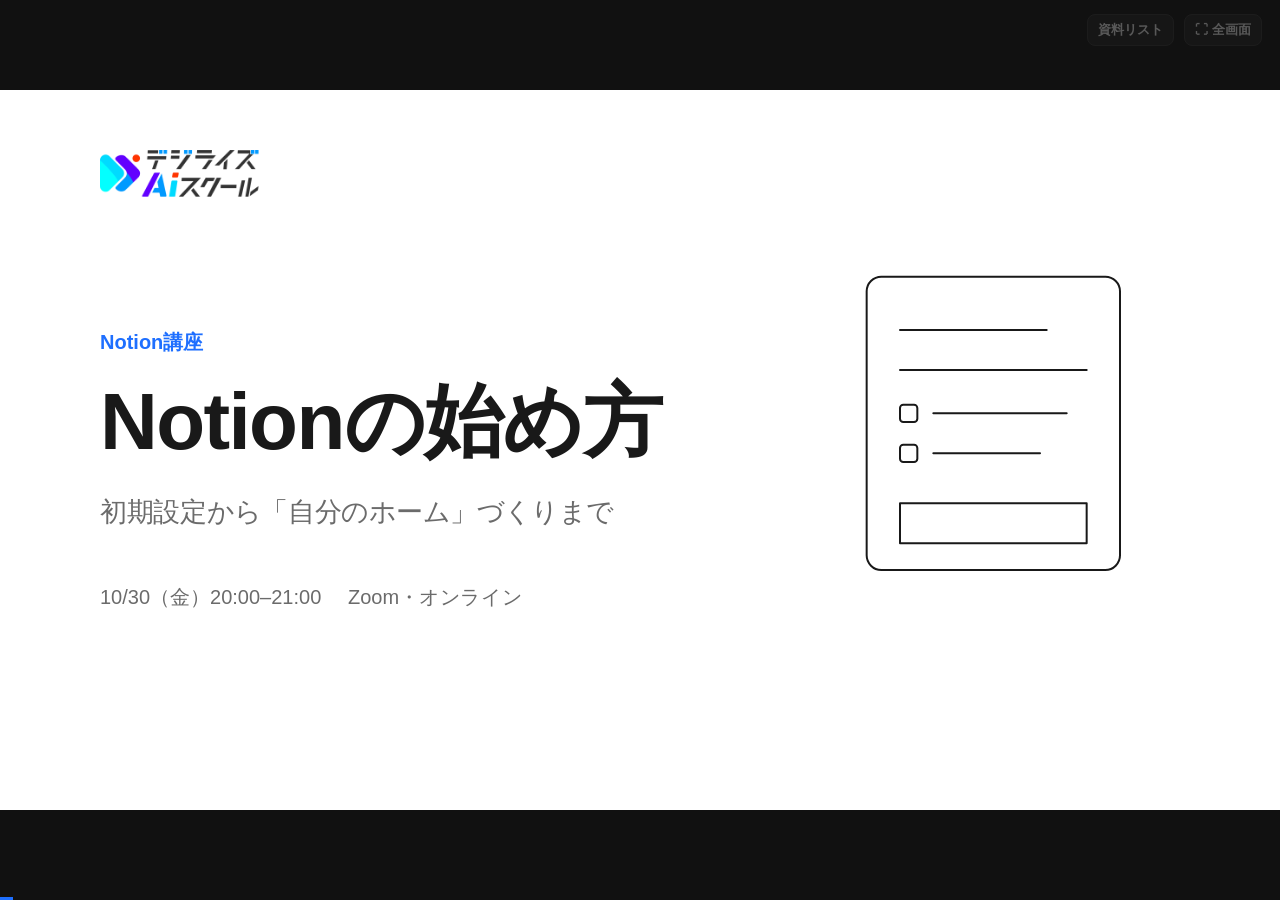
==== decks/01/index.html @ 54938975 "feat: 最初の画面で何をするかの章を追加し、設定をテスト用アカウントの画面に差し替え Co-Authored-By: Claude Opus 5.5 <noreply@anthropic.com>" ====
<!doctype html>
<html lang="ja"><head><meta charset="utf-8"><meta name="viewport" content="width=device-width,initial-scale=1">
<title>Notion講座 第1回</title><link rel="icon" href="icon.png"><link rel="stylesheet" href="talkslides.css?v=1791510565">
<script src="deck.js?v=1791510565"></script></head>
<body><div id="stage"></div><div id="progress"></div>
<div id="hud"><span id="mic"></span><span id="heard"></span>
<button id="btnVoice" title="V">🎙 声</button><button id="btnPresenter" title="P">発表者</button><button id="btnFull" title="F">⛶ 全画面</button></div>
<script src="talkslides.js?v=1791510565"></script></body></html>
---- decks/01/talkslides.css ----
/* TalkSlides — Notion公式サイトの空気感（白地・墨色の文字・余白・控えめなモーション）を目指したスタイル */
:root {
  --ink: #191919; --sub: #6b6b6b; --line: #e9e9e7; --paper: #ffffff; --wash: #f7f6f3;
  --accent: #1E6FFF; --accent2: #28C8E8;
  --ease: cubic-bezier(.2, .8, .2, 1);
  --font: "Inter", "Noto Sans JP", "Hiragino Sans", "Hiragino Kaku Gothic ProN", sans-serif;
}
* { margin: 0; padding: 0; box-sizing: border-box; }
html, body { height: 100%; background: #111; overflow: hidden; font-family: var(--font); color: var(--ink); }
/* 日本語は文節で改行（Chrome 119+ の word-break: auto-phrase・要 lang=ja）。見出しは行の長さを揃え、本文は最終行の1〜2文字残りを避ける */
.slide { word-break: auto-phrase; text-wrap: pretty; }
.msg, .bt, .pname, .tt, .et { text-wrap: balance; }

/* 16:9 のステージを画面に合わせて拡大縮小（座標は常に 1920x1080 で考える） */
#stage { position: absolute; left: 50%; top: 50%; width: 1920px; height: 1080px; transform-origin: center;
  background: var(--paper); overflow: hidden; }
.slide { position: absolute; inset: 0; padding: 210px 150px 150px; display: flex; flex-direction: column;
  opacity: 0; pointer-events: none; transition: opacity .5s var(--ease); }
.slide.on { opacity: 1; pointer-events: auto; }

/* 共通の部品 */
.kicker { position: absolute; left: 150px; top: 110px; font-size: 26px; font-weight: 700; color: var(--sub); letter-spacing: .04em; display: flex; align-items: center; gap: 14px; }
.kicker .dot { width: 12px; height: 12px; border-radius: 3px; background: var(--accent); }
.msg { font-size: 76px; font-weight: 800; line-height: 1.28; letter-spacing: -.01em; white-space: pre-line; margin-top: 28px; }
.msg.center { text-align: center; }
.mark { background: linear-gradient(transparent 62%, rgba(40, 200, 232, .32) 62%); background-size: 0% 100%;
  background-repeat: no-repeat; transition: background-size .9s var(--ease) .5s; }
.slide.on .mark { background-size: 100% 100%; }
.slide.mid { justify-content: center; }
.notes { margin-top: 80px; display: flex; flex-direction: column; gap: 18px; }
.note { font-size: 34px; color: var(--sub); display: flex; gap: 18px; align-items: baseline; }
.note::before { content: ""; flex: none; width: 10px; height: 10px; border-radius: 50%; background: var(--ink); transform: translateY(-6px); }
.foot { position: absolute; left: 150px; right: 150px; bottom: 54px; display: flex; justify-content: space-between;
  align-items: center; font-size: 20px; color: #a3a3a0; }
.foot img { height: 40px; opacity: .9; }
.src { font-size: 18px; color: #a3a3a0; margin-top: 18px; }

/* Notion風のブロック（カード） */
.blocks { display: grid; gap: 28px; margin-top: auto; }
.block { background: var(--paper); border: 1.5px solid var(--line); border-radius: 18px; padding: 40px 38px;
  box-shadow: 0 1px 2px rgba(0, 0, 0, .04), 0 8px 24px rgba(0, 0, 0, .04); }
.block .emoji { font-size: 56px; line-height: 1; }
.block .bt { font-size: 40px; font-weight: 800; margin-top: 22px; }
.block .bd { font-size: 28px; color: var(--sub); margin-top: 10px; line-height: 1.5; }
.block.hl { border-color: var(--accent); box-shadow: 0 0 0 4px rgba(30, 111, 255, .12), 0 12px 32px rgba(30, 111, 255, .12); }

/* 表紙 */
.cover { justify-content: center; }
.cover .series { font-size: 30px; font-weight: 700; color: var(--accent); }
.cover .title { font-size: 120px; font-weight: 900; letter-spacing: -.02em; margin-top: 18px; }
.cover .sub { font-size: 40px; color: var(--sub); margin-top: 26px; }
.cover .meta { font-size: 30px; color: var(--sub); margin-top: 80px; display: flex; gap: 40px; }
.cover .logo { position: absolute; left: 150px; top: 90px; height: 70px; }
.doodle { position: absolute; right: 150px; top: 220px; width: 560px; height: 560px; }
.doodle * { fill: none; stroke: var(--ink); stroke-width: 3; stroke-linecap: round; stroke-linejoin: round; }
.slide.on .doodle .draw { stroke-dasharray: var(--len, 1200); stroke-dashoffset: var(--len, 1200); animation: draw 1.6s var(--ease) .3s forwards; }
@keyframes draw { to { stroke-dashoffset: 0; } }

/* 問いかけ */
.ask { margin: auto 0 0; align-self: center; font-size: 34px; color: var(--accent); border: 2px dashed var(--accent);
  border-radius: 999px; padding: 18px 44px; }

/* 進行（全N回・今日の流れ） */
.track { display: flex; gap: 16px; margin-top: auto; align-items: flex-end; }
.track .t { flex: 1; border-top: 6px solid var(--line); padding-top: 22px; }
.track .t.on { border-color: var(--accent); }
.track .t .n { font-size: 24px; font-weight: 700; color: var(--sub); }
.track .t .l { font-size: 26px; font-weight: 800; margin-top: 8px; white-space: pre-line; line-height: 1.35; }
.track .t.on .n { color: var(--accent); }

/* 手順（ハンズオン）とスクショ */
.split { display: grid; grid-template-columns: 1fr 1.25fr; gap: 70px; margin-top: 40px; flex: 1; min-height: 0; }
.steps { display: flex; flex-direction: column; gap: 30px; }
.step { display: flex; gap: 22px; font-size: 32px; line-height: 1.5; }
.step b { flex: none; width: 52px; height: 52px; border-radius: 50%; background: var(--ink); color: #fff; font-size: 26px;
  display: flex; align-items: center; justify-content: center; }
.time { font-size: 24px; font-weight: 700; color: var(--accent); }
.shot { border-radius: 16px; border: 1.5px solid var(--line); overflow: hidden; background: var(--wash);
  box-shadow: 0 24px 60px rgba(0, 0, 0, .10); display: flex; align-items: center; justify-content: center; }
.shot img { width: 100%; height: 100%; object-fit: contain; }
.shot .ph { font-size: 26px; color: #a3a3a0; padding: 40px; text-align: center; }

/* Notionライブ表示の枠（実体は別ウィンドウ。枠はスライド側の目印） */
.browser { flex: 1; margin-top: 36px; border: 1.5px solid var(--line); border-radius: 16px; overflow: hidden; display: flex; flex-direction: column; }
.browser .bar { height: 56px; background: var(--wash); display: flex; align-items: center; gap: 12px; padding: 0 22px; border-bottom: 1.5px solid var(--line); }
.browser .bar i { width: 14px; height: 14px; border-radius: 50%; background: #d9d9d6; }
.browser .bar .url { margin-left: 20px; font-size: 20px; color: var(--sub); background: #fff; border-radius: 8px; padding: 6px 16px; flex: 1; }
.browser .body { flex: 1; display: flex; flex-direction: column; align-items: center; justify-content: center; gap: 24px; font-size: 32px; color: var(--sub); }
.browser .key { font-size: 24px; border: 1.5px solid var(--line); border-radius: 10px; padding: 8px 18px; }

/* 登場アニメーション（.slide.on になった瞬間に順番に再生） */
[data-a] { opacity: 0; }
.slide.on [data-a] { animation-duration: .8s; animation-timing-function: var(--ease); animation-fill-mode: forwards; animation-delay: calc(var(--i, 0) * 110ms + 120ms); }
.slide.on [data-a="up"] { animation-name: up; }
.slide.on [data-a="pop"] { animation-name: pop; }
.slide.on [data-a="fade"] { animation-name: fade; }
.slide.on [data-a="type"] { animation-name: fade; animation-duration: .01s; }
@keyframes up { from { opacity: 0; transform: translateY(28px); } to { opacity: 1; transform: none; } }
@keyframes pop { from { opacity: 0; transform: translateY(18px) scale(.96); } to { opacity: 1; transform: none; } }
@keyframes fade { from { opacity: 0; } to { opacity: 1; } }
.caret::after { content: ""; display: inline-block; width: 4px; height: .9em; background: var(--ink); margin-left: 6px;
  vertical-align: -.08em; animation: blink 1s steps(1) infinite; }
@keyframes blink { 50% { opacity: 0; } }

/* 画面のHUD（発表中だけ。全画面でも小さく出す） */
#hud { position: fixed; right: 18px; top: 14px; display: flex; gap: 10px; align-items: center; font: 600 13px var(--font);
  color: #bbb; z-index: 10; opacity: .35; transition: opacity .3s; }
#hud:hover { opacity: 1; }
#hud button { background: #222; color: #ddd; border: 1px solid #333; border-radius: 8px; padding: 6px 10px; font: inherit; cursor: pointer; }
#mic { width: 10px; height: 10px; border-radius: 50%; background: #555; }
#mic.live { background: #ff4d4f; box-shadow: 0 0 0 0 rgba(255, 77, 79, .6); animation: pulse 1.6s infinite; }
@keyframes pulse { 70% { box-shadow: 0 0 0 10px rgba(255, 77, 79, 0); } 100% { box-shadow: 0 0 0 0 rgba(255, 77, 79, 0); } }
#heard { max-width: 520px; white-space: nowrap; overflow: hidden; text-overflow: ellipsis; color: #888; }
#progress { position: fixed; left: 0; bottom: 0; height: 3px; background: var(--accent); transition: width .4s var(--ease); z-index: 10; }

/* 埋め込みブラウザ層：スライドを前後しても消えない（iframe の状態を保つ）。位置はスライドごとに滑らかに移動 */
.live-l { width: 620px; display: flex; flex-direction: column; gap: 26px; margin-top: 10px; }
.live-l .notes { margin-top: 30px; }
#web { position: fixed; z-index: 5; display: flex; flex-direction: column; background: #fff; border: 1.5px solid var(--line);
  border-radius: 16px; overflow: hidden; box-shadow: 0 30px 70px rgba(0, 0, 0, .14); opacity: 0; pointer-events: none;
  transform: translateY(24px) scale(.98);
  transition: opacity .4s var(--ease), transform .5s var(--ease); }  /* 大きさは動かさない（iframe の再レイアウトでカクつくため） */
#web.on { opacity: 1; pointer-events: auto; transform: none; }
#web .wbar { height: 52px; flex: none; display: flex; align-items: center; gap: 10px; padding: 0 16px; background: var(--wash); border-bottom: 1.5px solid var(--line); }
#web .wbar i { width: 13px; height: 13px; border-radius: 50%; background: #d9d9d6; }
#web .wbar button { border: 0; background: transparent; font-size: 22px; color: var(--sub); cursor: pointer; padding: 4px 8px; border-radius: 6px; }
#web .wbar button:hover { background: #ecebe8; }
#web .wbar input { flex: 1; font: 18px var(--font); color: var(--sub); border: 1px solid var(--line); border-radius: 8px; padding: 7px 12px; background: #fff; }
#web iframe { flex: 1; border: 0; width: 100%; background: #fff; }
.live-l .msg { font-size: 46px !important; }
.live-l .step { font-size: 28px; }

/* series：連続講座の地図（蛇行レール） */
.snake { position: relative; display: grid; grid-template-columns: repeat(3, 480px); grid-template-rows: 190px 190px; column-gap: 90px; row-gap: 60px; margin-top: auto; width: 1620px; height: 500px; }
.snake .rail { position: absolute; inset: 0; width: 100%; height: 100%; overflow: visible; }
.snake .rail path { fill: none; stroke-width: 6; stroke-linecap: round; }
.snake .rail .base { stroke: var(--line); }
.snake .rail .done { stroke: var(--accent); stroke-dasharray: 100; stroke-dashoffset: 100; }
.slide.on .snake .rail .done { animation: rail 1.4s var(--ease) .4s forwards; }
@keyframes rail { to { stroke-dashoffset: calc(100 - var(--p)); } }
.ep { position: relative; z-index: 1; display: flex; gap: 18px; align-items: center; background: var(--paper); border: 1.5px solid var(--line); border-radius: 16px; padding: 12px; }
.ep img { width: 286px; aspect-ratio: 16 / 9; object-fit: cover; border-radius: 10px; flex: none; filter: saturate(.7); opacity: .8; }
.ep .node { position: absolute; left: -14px; top: -14px; width: 40px; height: 40px; border-radius: 50%; background: #fff; border: 3px solid var(--line);
  color: var(--sub); display: flex; align-items: center; justify-content: center; font-weight: 800; font-size: 18px; }
.ep .et { font-size: 24px; font-weight: 800; line-height: 1.35; display: flex; flex-direction: column; gap: 6px; }
.ep .ed { font-size: 18px; color: var(--sub); font-weight: 700; }
.ep .tag { align-self: flex-start; font-size: 15px; font-weight: 700; color: var(--accent); background: rgba(30, 111, 255, .08); border-radius: 6px; padding: 3px 10px; }
.ep.on { border-color: var(--accent); box-shadow: 0 0 0 5px rgba(30, 111, 255, .12), 0 20px 44px rgba(30, 111, 255, .18); }
.ep.on img { filter: none; opacity: 1; }
.ep.on .node, .ep.done .node { border-color: var(--accent); color: var(--accent); }
.ep.on .node { background: var(--accent); color: #fff; }
/* gallery：スクショを並べる */
.gallery { display: grid; gap: 34px; margin-top: 40px; flex: 1; min-height: 0; }
.gallery figure { display: flex; flex-direction: column; gap: 14px; min-height: 0; }
.gallery .frame { flex: 1; min-height: 0; border-radius: 14px; border: 1.5px solid var(--line); background: var(--wash); overflow: hidden;
  box-shadow: 0 18px 44px rgba(0, 0, 0, .08); display: flex; align-items: center; justify-content: center; }
.gallery .frame img { width: 100%; height: 100%; object-position: center; }
.gallery figcaption { font-size: 24px; display: flex; flex-direction: column; gap: 4px; }
.gallery figcaption span { font-size: 16px; color: #a3a3a0; }
.gnote { font-size: 26px; color: var(--sub); margin-top: 18px; }
/* table：Notion風の表 */
.ntable { margin-top: 44px; border-top: 1.5px solid var(--line); font-size: 26px; }
.nrow { display: grid; grid-auto-flow: column; grid-auto-columns: 1fr; border-bottom: 1.5px solid var(--line); }
.nrow > div { padding: 20px 18px; line-height: 1.45; }
.nrow > div + div { border-left: 1.5px solid var(--line); }
.nhead { color: var(--sub); font-size: 20px; font-weight: 700; }
.nrow.hl { background: rgba(30, 111, 255, .05); box-shadow: inset 4px 0 0 var(--accent); }
/* cards：格子 */
.cards { display: grid; gap: 28px; margin-top: 60px; }
.cards .block { min-height: 300px; }
.cards .block { padding: 30px 30px; }
.cards .bt { font-size: 32px; margin-top: 14px; }
.cards .bd { font-size: 23px; }
.cimg { width: 100%; aspect-ratio: 16 / 9; object-fit: cover; object-position: top left; border-radius: 10px; border: 1px solid var(--line); }
.showcase { position: absolute; left: 820px; top: 200px; width: 960px; display: flex; flex-direction: column; gap: 14px; }
.showcase .frame { border-radius: 16px; overflow: hidden; border: 1.5px solid var(--line); box-shadow: 0 30px 70px rgba(0, 0, 0, .14); }
.showcase img { display: block; width: 100%; }
.showcase figcaption { font-size: 24px; display: flex; flex-direction: column; gap: 4px; }
.showcase figcaption span { font-size: 16px; color: #a3a3a0; }
.cards .cimg { max-height: 260px; width: auto; max-width: 100%; display: block; }
.lshot { margin-top: 18px; display: flex; flex-direction: column; gap: 10px; }
.lshot img { width: 100%; max-height: 330px; object-fit: contain; object-position: left top; border-radius: 12px; border: 1.5px solid var(--line); box-shadow: 0 14px 34px rgba(0, 0, 0, .10); background: #191919; }
.lshot figcaption { font-size: 19px; color: var(--sub); }

.snake .more { position: absolute; right: 0; bottom: -44px; font-size: 22px; font-weight: 800; color: var(--sub); }
/* クイズ */
.opts { display: grid; gap: 28px; margin-top: 60px; }
.opt { display: flex; align-items: center; gap: 22px; background: var(--paper); border: 2px solid var(--line); border-radius: 18px; padding: 34px 32px; font-size: 34px; font-weight: 800; transition: all .5s var(--ease); }
.opt b { flex: none; width: 64px; height: 64px; border-radius: 14px; background: var(--wash); display: flex; align-items: center; justify-content: center; font-size: 30px; }
.hint { margin-top: 40px; font-size: 28px; color: var(--accent); font-weight: 700; }
.explain { margin-top: 26px; font-size: 30px; line-height: 1.6; color: var(--ink); opacity: 0; transform: translateY(16px); transition: all .6s var(--ease) .2s; }
.revealed .opt:not(.ok) { opacity: .35; }
.revealed .opt.ok { border-color: var(--accent); box-shadow: 0 0 0 6px rgba(30, 111, 255, .14), 0 18px 40px rgba(30, 111, 255, .18); transform: translateY(-6px); }
.revealed .opt.ok b { background: var(--accent); color: #fff; }
.revealed .explain { opacity: 1; transform: none; }
/* 今日の流れのカード */
.track .t .d { margin-top: 18px; padding-left: 1.1em; font-size: 22px; color: var(--sub); line-height: 1.6; }
.track .t { background: var(--paper); border: 1.5px solid var(--line); border-top-width: 6px; border-radius: 14px; padding: 26px 24px; min-height: 380px; }
.track .t.on { box-shadow: 0 16px 40px rgba(30, 111, 255, .12); }
/* 自己紹介 */
.prof { display: flex; gap: 80px; align-items: center; flex: 1; }
.face { width: 360px; height: 360px; border-radius: 50%; object-fit: cover; flex: none; border: 8px solid #fff; box-shadow: 0 24px 60px rgba(0, 0, 0, .15); }
.pinfo { flex: 1; display: flex; flex-direction: column; gap: 12px; }
.role { font-size: 28px; font-weight: 800; color: var(--accent); }
.pname { font-size: 80px; font-weight: 900; letter-spacing: .02em; }
.facts { display: grid; grid-template-columns: repeat(2, 1fr); gap: 20px; margin-top: 24px; }
.facts .block { padding: 24px 26px; display: grid; grid-template-columns: auto 1fr; column-gap: 18px; align-items: center; }
.facts .emoji { font-size: 40px; grid-row: span 2; }
.facts .bt { font-size: 26px; margin: 0; }
.facts .bd { font-size: 21px; margin: 4px 0 0; }
/* 目次 */
.toc { display: grid; gap: 16px; margin-top: 50px; }
.tc { display: grid; grid-template-columns: 110px 1fr auto; align-items: center; gap: 26px; background: var(--paper); border: 1.5px solid var(--line); border-radius: 16px; padding: 22px 32px; }
.tc .tn { font-size: 48px; font-weight: 900; color: #d0d0cd; }
.tc .tt { font-size: 34px; font-weight: 800; }
.tc .td { font-size: 22px; color: var(--sub); margin-top: 4px; }
.tc .tm { font-size: 24px; font-weight: 700; color: var(--sub); }
.tc.on { border-color: var(--accent); }
.tc.on .tn { color: var(--accent); }
/* QR */
.qrcard { position: absolute; left: 980px; top: 210px; width: 760px; background: #fff; border: 1.5px solid var(--line); border-radius: 24px; padding: 40px; box-shadow: 0 30px 70px rgba(0, 0, 0, .12); display: flex; flex-direction: column; align-items: center; gap: 18px; }
.qrcard img { width: 440px; height: 440px; image-rendering: pixelated; }
.qurl { font-size: 22px; font-weight: 700; color: var(--accent); word-break: break-all; text-align: center; }
.qcap { font-size: 22px; color: var(--sub); }
.toc { gap: 12px; margin-top: 36px; }
.tc { padding: 14px 28px; }
.tc .tn { font-size: 40px; }
.tc .tt { font-size: 30px; }
.tc .td { font-size: 20px; }
.snake .more { right: 230px; bottom: -46px; }

.qrow { display: flex; align-items: center; gap: 30px; margin-top: 40px; }
.qrow .hint { margin: 0; }
.reveal-btn { font: 800 26px var(--font); color: #fff; background: var(--ink); border: 0; border-radius: 999px; padding: 14px 30px; cursor: pointer; }
.revealed .reveal-btn { display: none; }
/* セクション（場面の区切り） */
.section { justify-content: center; background: linear-gradient(135deg, #fbfbfa 0%, #f1f6ff 100%); }
.secno { font-size: 30px; font-weight: 800; letter-spacing: .14em; color: var(--accent); }
.sectitle { font-size: 104px; font-weight: 900; letter-spacing: -.01em; margin-top: 20px; text-wrap: balance; }
.secsub { font-size: 38px; color: var(--sub); margin-top: 26px; text-wrap: pretty; }
.secbar { display: flex; gap: 10px; margin-top: 70px; }
.secbar i { width: 64px; height: 8px; border-radius: 4px; background: var(--line); }
.secbar i.done { background: rgba(30, 111, 255, .35); }
.secbar i.on { background: var(--accent); }
/* 目次は2列 */
.toc.two { grid-template-columns: 1fr 1fr; column-gap: 24px; }
.toc.two .tc { grid-template-columns: 80px 1fr auto; padding: 16px 24px; }
.toc.two .tc .tn { font-size: 34px; }
.toc.two .tc .tt { font-size: 28px; }
.toc.two .tc .td { font-size: 19px; }

/* アプリアイコンの帯 */
.icons { display: flex; flex-wrap: wrap; gap: 14px 22px; margin-top: 28px; }
.msg.center + .icons { justify-content: center; margin-top: 48px; }
.ic { display: inline-flex; align-items: center; gap: 12px; font-size: 26px; font-weight: 600; padding: 10px 18px 10px 12px; border: 1.5px solid var(--line); border-radius: 14px; background: var(--paper); }
.ic img, .ic i { width: 44px; height: 44px; object-fit: contain; font-style: normal; font-size: 36px; line-height: 44px; text-align: center; }
/* 縦長のスクショははみ出さないように */
.showcase img { max-height: 680px; object-fit: contain; background: #191919; }
.slide code { font-family: "SFMono-Regular", Menlo, monospace; font-size: .9em; padding: .05em .35em; border-radius: 6px; background: rgba(135, 131, 120, .15); color: #eb5757; }
/* 機能紹介（feature） */
.feat { display: grid; grid-template-columns: 600px 1fr; gap: 56px; margin-top: 52px; align-items: start; }
.fnotes { display: flex; flex-direction: column; gap: 18px; }
.fn { font-size: 31px; line-height: 1.5; padding: 22px 28px; background: var(--wash); border-left: 6px solid var(--accent); border-radius: 12px; }
.feat figure { display: flex; flex-direction: column; gap: 12px; }
.feat .frame { min-height: 360px; max-height: 500px; display: flex; align-items: center; justify-content: center; background: var(--wash); border-radius: 16px; overflow: hidden; box-shadow: 0 30px 70px rgba(0, 0, 0, .14); }
.feat .frame img { display: block; width: 100%; height: auto; max-height: 500px; object-fit: contain; }
.feat figcaption { font-size: 24px; display: flex; flex-direction: column; gap: 4px; }
.feat figcaption span { font-size: 16px; color: #a3a3a0; }
.slide code { white-space: nowrap; }
.ic { font-size: 24px; padding: 8px 16px 8px 10px; }
.ic img, .ic i { width: 38px; height: 38px; font-size: 30px; line-height: 38px; }
/* live：左1/3に説明、右2/3にブラウザ */
.slide.lv { padding: 170px 40px 120px 60px; }
.lv .kicker { left: 60px; }
.lv .live-l { width: 500px; gap: 20px; }
.lv .live-l .msg { font-size: 40px !important; }
.lv .live-l .step { font-size: 24px; }
.lv .lshot img { max-height: 240px; }
.fqr { display: flex; gap: 20px; align-items: center; padding: 18px; border: 1.5px solid var(--line); border-radius: 14px; background: var(--paper); box-shadow: 0 12px 28px rgba(0, 0, 0, .08); }
.fqr img { width: 170px; height: 170px; flex: none; }
.fqr b { display: block; font-size: 24px; color: var(--accent); word-break: break-all; }
.fqr span { display: block; font-size: 19px; color: var(--sub); margin-top: 8px; line-height: 1.5; }
/* 目次が11項目以上のとき */
.toc.many { gap: 8px; margin-top: 26px; }
.toc.many .tc { padding: 10px 22px; }
.toc.many .tc .tn { font-size: 28px; }
.toc.many .tc .tt { font-size: 25px; }
.toc.many .tc .td { font-size: 17px; margin-top: 2px; }
/* 画面全体のスクショを大きく見せる feature（wide） */
.feat.wide { grid-template-columns: 400px 1fr; gap: 40px; margin-top: 36px; }
.feat.wide .fn { font-size: 27px; padding: 18px 22px; }
.feat.wide .frame, .feat.wide .frame img { max-height: 520px; }
.feat.wide figure { align-items: flex-start; }
.feat.wide .frame img { width: auto; max-width: 100%; }
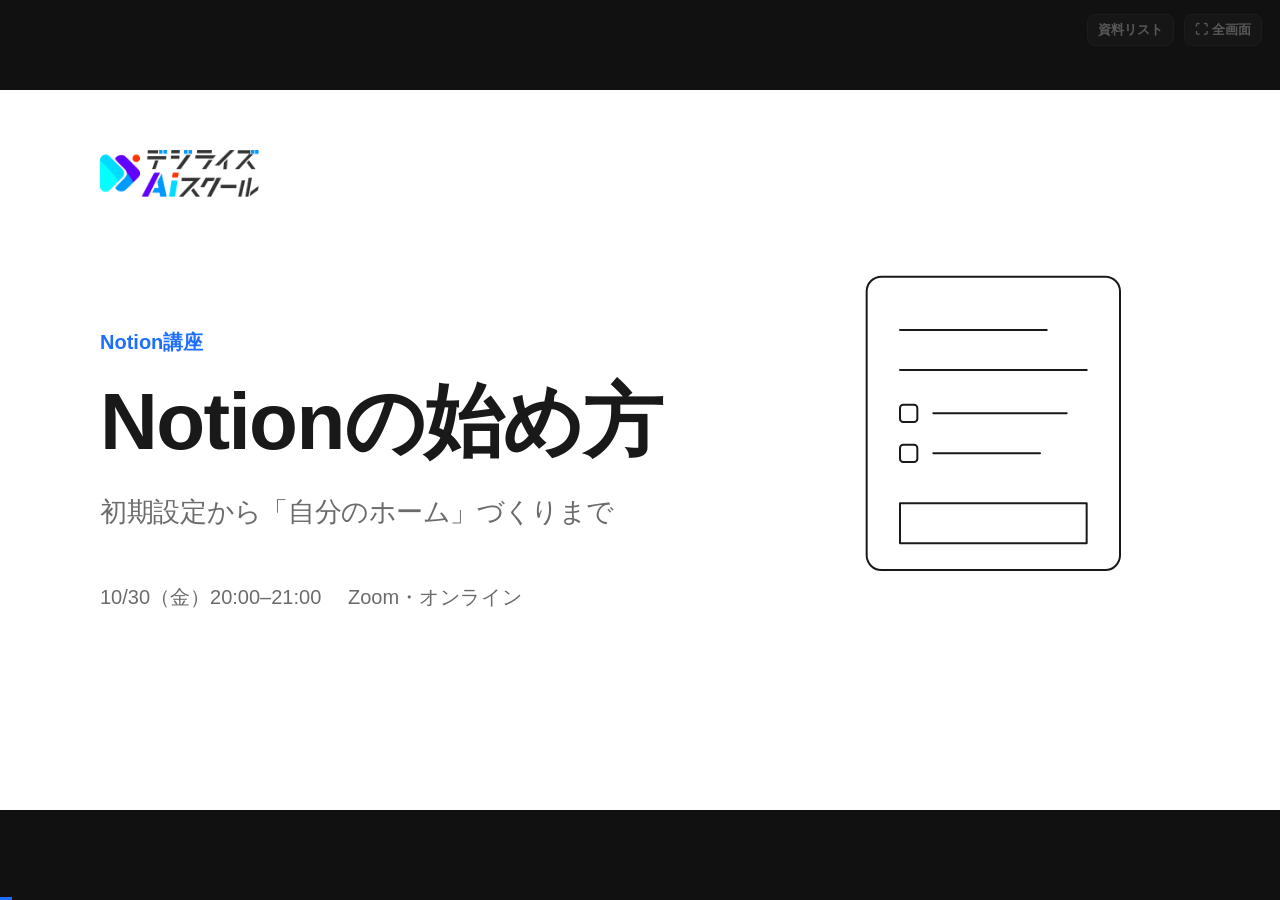
==== commit c7541e80: "feat: 第1回にチェックポイントのスライドを追加 Co-Authored-By: Claude Opus 5.5 <noreply@anthropic.com>" ====
--- a/decks/01/index.html
+++ b/decks/01/index.html
@@ -1,8 +1,8 @@
 <!doctype html>
 <html lang="ja"><head><meta charset="utf-8"><meta name="viewport" content="width=device-width,initial-scale=1">
-<title>Notion講座 第1回</title><link rel="icon" href="icon.png"><link rel="stylesheet" href="talkslides.css?v=1791510565">
-<script src="deck.js?v=1791510565"></script></head>
+<title>Notion講座 第1回</title><link rel="icon" href="icon.png"><link rel="stylesheet" href="talkslides.css?v=1791516939">
+<script src="deck.js?v=1791516939"></script></head>
 <body><div id="stage"></div><div id="progress"></div>
 <div id="hud"><span id="mic"></span><span id="heard"></span>
 <button id="btnVoice" title="V">🎙 声</button><button id="btnPresenter" title="P">発表者</button><button id="btnFull" title="F">⛶ 全画面</button></div>
-<script src="talkslides.js?v=1791510565"></script></body></html>
+<script src="talkslides.js?v=1791516939"></script></body></html>
--- a/decks/01/talkslides.css
+++ b/decks/01/talkslides.css
@@ -126,6 +126,8 @@
 #web .wbar button { border: 0; background: transparent; font-size: 22px; color: var(--sub); cursor: pointer; padding: 4px 8px; border-radius: 6px; }
 #web .wbar button:hover { background: #ecebe8; }
 #web .wbar input { flex: 1; font: 18px var(--font); color: var(--sub); border: 1px solid var(--line); border-radius: 8px; padding: 7px 12px; background: #fff; }
+#web .whint { display: none; padding: 40px; font-size: 22px; line-height: 1.8; color: var(--sub); }
+#web.noext .whint { display: block; }
 #web iframe { flex: 1; border: 0; width: 100%; background: #fff; }
 .live-l .msg { font-size: 46px !important; }
 .live-l .step { font-size: 28px; }
@@ -272,10 +274,10 @@
 /* live：左1/3に説明、右2/3にブラウザ */
 .slide.lv { padding: 170px 40px 120px 60px; }
 .lv .kicker { left: 60px; }
-.lv .live-l { width: 500px; gap: 20px; }
-.lv .live-l .msg { font-size: 40px !important; }
-.lv .live-l .step { font-size: 24px; }
-.lv .lshot img { max-height: 240px; }
+.lv .live-l { width: 450px; gap: 34px; }
+.lv .live-l .msg { font-size: 42px !important; line-height: 1.35; margin-bottom: 10px; }
+.lv .live-l .step { font-size: 25px; line-height: 1.6; }
+.lv .lshot { display: none; }  /* 投影では右の本物の画面を見せる（スクショは配布版で使う） */
 .fqr { display: flex; gap: 20px; align-items: center; padding: 18px; border: 1.5px solid var(--line); border-radius: 14px; background: var(--paper); box-shadow: 0 12px 28px rgba(0, 0, 0, .08); }
 .fqr img { width: 170px; height: 170px; flex: none; }
 .fqr b { display: block; font-size: 24px; color: var(--accent); word-break: break-all; }
@@ -292,3 +294,25 @@
 .feat.wide .frame, .feat.wide .frame img { max-height: 520px; }
 .feat.wide figure { align-items: flex-start; }
 .feat.wide .frame img { width: auto; max-width: 100%; }
+/* live の full：上に見出しと手順を1段、下は全幅のブラウザ */
+.slide.lv.full { padding: 120px 60px 0; }
+.lv.full .live-l { width: auto; flex-direction: row; flex-wrap: wrap; align-items: center; gap: 14px 34px; margin: 0; }
+.lv.full .live-l .msg { width: 100%; font-size: 44px !important; }
+.lv.full .live-l .step { font-size: 22px; }
+/* checkpoint：一区切り */
+.slide.ckp { display: flex; flex-direction: column; justify-content: center; padding: 180px 120px 250px; background: var(--wash); }
+.ckp.img { display: grid; grid-template-columns: 1fr 820px; gap: 70px; align-items: center; }
+.ck-l { display: flex; flex-direction: column; gap: 34px; }
+.ck-badge { display: inline-flex; align-self: flex-start; align-items: center; gap: 12px; padding: 10px 22px 10px 14px; border-radius: 999px; background: var(--ink); color: #fff; font-size: 22px; font-weight: 700; letter-spacing: .08em; }
+.ck-badge svg { width: 28px; height: 28px; }
+.ckp svg path { fill: none; stroke: currentColor; stroke-width: 3; stroke-linecap: round; stroke-linejoin: round; }
+.ckp .msg { font-size: 64px !important; }
+.ck-list { list-style: none; margin: 0; padding: 0; display: flex; flex-direction: column; gap: 22px; }
+.ck-list li { display: flex; align-items: center; gap: 20px; font-size: 32px; }
+.ck-list i { flex: none; width: 44px; height: 44px; border-radius: 50%; background: var(--accent); color: #fff; display: grid; place-items: center; }
+.ck-list i svg { width: 28px; height: 28px; }
+.ck-img { margin: 0; }
+.ck-img img { width: 100%; max-height: 640px; object-fit: contain; border-radius: 14px; border: 1.5px solid var(--line); box-shadow: 0 18px 50px rgba(0,0,0,.10); background: #fff; }
+.ck-next { position: absolute; left: 120px; right: 120px; bottom: 120px; display: flex; align-items: center; gap: 24px; padding: 22px 34px; border-radius: 16px; background: #fff; border: 1.5px solid var(--line); font-size: 30px; }
+.ck-next span { font-size: 22px; font-weight: 700; color: var(--sub); letter-spacing: .1em; }
+.ck-next em { margin-left: auto; font-style: normal; color: var(--accent); font-size: 36px; }
